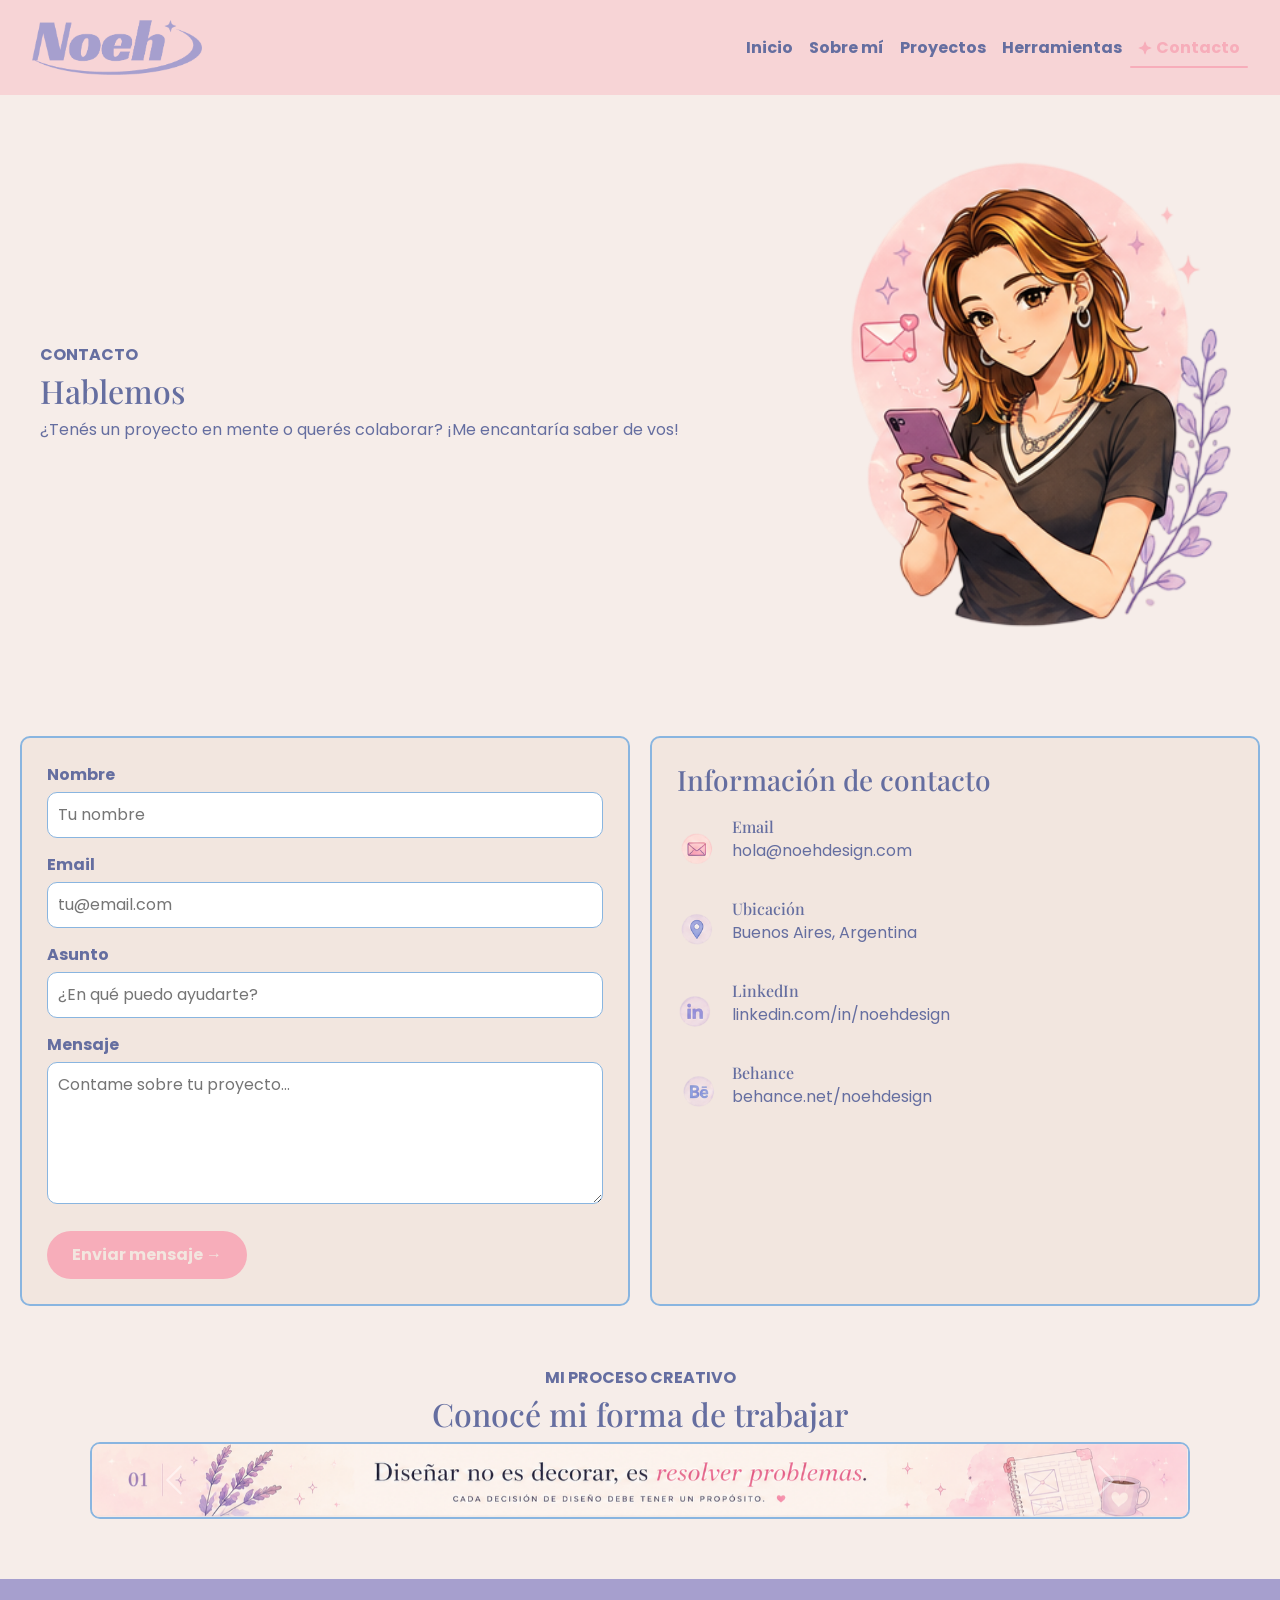
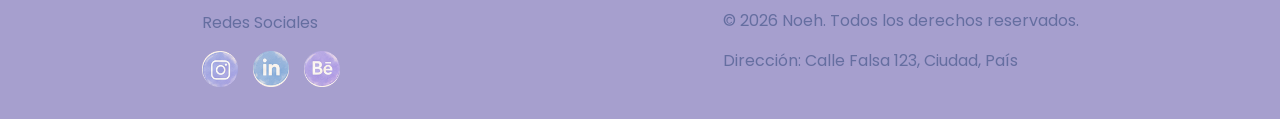
==== pages/contacto.html @ 1d7dfffd "feat: estructura inicial del portfolio con HTML y CSS" ====
<!DOCTYPE html>
<html lang="es">
<head>
  <meta charset="UTF-8" />
  <meta name="viewport" content="width=device-width, initial-scale=1.0" />
  <title>Contacto | Noeh</title>

  <link rel="preconnect" href="https://fonts.googleapis.com">
  <link rel="preconnect" href="https://fonts.gstatic.com" crossorigin>
  <link href="https://fonts.googleapis.com/css2?family=Playfair+Display:wght@700&family=Poppins:wght@400;600;700&display=swap" rel="stylesheet">

  <link href="https://cdn.jsdelivr.net/npm/bootstrap@5.3.3/dist/css/bootstrap.min.css" rel="stylesheet">

  <link rel="stylesheet" href="../styles/style.css" />
</head>
<body class="fondo-rosa">

  <nav class="navbar navbar-expand-md navbar-custom">
    <div class="container-fluid">
      <a class="navbar-brand" href="../index.html">
        <img src="../assets/images/noehlogo.png" alt="Logo Noeh" />
      </a>

      <button class="navbar-toggler" type="button" data-bs-toggle="collapse" data-bs-target="#navbarNav" aria-controls="navbarNav" aria-expanded="false" aria-label="Abrir menú">
        <span class="navbar-toggler-icon"></span>
      </button>

      <div class="collapse navbar-collapse" id="navbarNav">
        <ul class="navbar-nav ms-auto">
          <li class="nav-item"><a class="nav-link" href="../index.html">Inicio</a></li>
          <li class="nav-item"><a class="nav-link" href="sobre-mi.html">Sobre mí</a></li>
          <li class="nav-item"><a class="nav-link" href="proyectos.html">Proyectos</a></li>
          <li class="nav-item"><a class="nav-link" href="herramientas.html">Herramientas</a></li>
          <li class="nav-item"><a class="nav-link active" href="contacto.html">Contacto</a></li>
        </ul>
      </div>
    </div>
  </nav>

  <main>

    <section class="presentacion">
      <div class="presentacion-texto">
        <p class="etiqueta">CONTACTO</p>
        <h2>Hablemos</h2>
        <p>¿Tenés un proyecto en mente o querés colaborar? ¡Me encantaría saber de vos!</p>
      </div>

      <img class="presentacion-imagen" src="../assets/images/herocontacto.png" alt="Foto de Noelia Arcidiacono" />
    </section>

    <section class="contacto-contenido">

      <form class="formulario">
        <label for="nombre">Nombre</label>
        <input type="text" id="nombre" name="nombre" placeholder="Tu nombre" required />

        <label for="email">Email</label>
        <input type="email" id="email" name="email" placeholder="tu@email.com" required />

        <label for="asunto">Asunto</label>
        <input type="text" id="asunto" name="asunto" placeholder="¿En qué puedo ayudarte?" />

        <label for="mensaje">Mensaje</label>
        <textarea id="mensaje" name="mensaje" rows="5" placeholder="Contame sobre tu proyecto..." required></textarea>

        <button type="submit">Enviar mensaje →</button>
      </form>

      <div class="info-contacto">
        <h3>Información de contacto</h3>

        <div class="dato-contacto" style="margin-top: 20px;">
          <img src="../assets/images/mail.png" alt="Ícono email" />
          <div>
            <h3>Email</h3>
            <p>hola@noehdesign.com</p>
          </div>
        </div>

        <div class="dato-contacto">
          <img src="../assets/images/ubicacion.png" alt="Ícono ubicación" />
          <div>
            <h3>Ubicación</h3>
            <p>Buenos Aires, Argentina</p>
          </div>
        </div>

        <div class="dato-contacto">
          <img src="../assets/images/linkedin.png" alt="Ícono LinkedIn" />
          <div>
            <h3>LinkedIn</h3>
            <p>linkedin.com/in/noehdesign</p>
          </div>
        </div>

        <div class="dato-contacto">
          <img src="../assets/images/behance.png" alt="Ícono Behance" />
          <div>
            <h3>Behance</h3>
            <p>behance.net/noehdesign</p>
          </div>
        </div>

      </div>

    </section>

    <!--sección de galería con carousel de 8 banners y reproducción automática-->
    <section class="galeria">
      <p class="etiqueta">MI PROCESO CREATIVO</p>
      <h2>Conocé mi forma de trabajar</h2>

      <div id="carouselContacto" class="carousel slide" data-bs-ride="carousel" data-bs-interval="3000">
        <div class="carousel-indicators">
          <button type="button" data-bs-target="#carouselContacto" data-bs-slide-to="0" class="active" aria-current="true" aria-label="Slide 1"></button>
          <button type="button" data-bs-target="#carouselContacto" data-bs-slide-to="1" aria-label="Slide 2"></button>
          <button type="button" data-bs-target="#carouselContacto" data-bs-slide-to="2" aria-label="Slide 3"></button>
          <button type="button" data-bs-target="#carouselContacto" data-bs-slide-to="3" aria-label="Slide 4"></button>
          <button type="button" data-bs-target="#carouselContacto" data-bs-slide-to="4" aria-label="Slide 5"></button>
          <button type="button" data-bs-target="#carouselContacto" data-bs-slide-to="5" aria-label="Slide 6"></button>
          <button type="button" data-bs-target="#carouselContacto" data-bs-slide-to="6" aria-label="Slide 7"></button>
          <button type="button" data-bs-target="#carouselContacto" data-bs-slide-to="7" aria-label="Slide 8"></button>
        </div>

        <div class="carousel-inner">
          <div class="carousel-item active">
            <img src="../assets/images/banner1.png" alt="Banner 1" />
            <div class="carousel-caption d-none d-md-block">
              
            </div>
          </div>
          <div class="carousel-item">
            <img src="../assets/images/banner2.png" alt="Banner 2" />
            <div class="carousel-caption d-none d-md-block">
              
            </div>
          </div>
          <div class="carousel-item">
            <img src="../assets/images/banner3.png" alt="Banner 3" />
            <div class="carousel-caption d-none d-md-block">
              
            </div>
          </div>
          <div class="carousel-item">
            <img src="../assets/images/banner4.png" alt="Banner 4" />
            <div class="carousel-caption d-none d-md-block">
              
            </div>
          </div>
          <div class="carousel-item">
            <img src="../assets/images/banner5.png" alt="Banner 5" />
            <div class="carousel-caption d-none d-md-block">
             
            </div>
          </div>
          <div class="carousel-item">
            <img src="../assets/images/banner6.png" alt="Banner 6" />
            <div class="carousel-caption d-none d-md-block">
              
            </div>
          </div>
          <div class="carousel-item">
            <img src="../assets/images/banner7.png" alt="Banner 7" />
            <div class="carousel-caption d-none d-md-block">
              
            </div>
          </div>
          <div class="carousel-item">
            <img src="../assets/images/banner8.png" alt="Banner 8" />
            <div class="carousel-caption d-none d-md-block">
              
            </div>
          </div>
        </div>

        <button class="carousel-control-prev" type="button" data-bs-target="#carouselContacto" data-bs-slide="prev">
          <span class="carousel-control-prev-icon" aria-hidden="true"></span>
          <span class="visually-hidden">Anterior</span>
        </button>
        <button class="carousel-control-next" type="button" data-bs-target="#carouselContacto" data-bs-slide="next">
          <span class="carousel-control-next-icon" aria-hidden="true"></span>
          <span class="visually-hidden">Siguiente</span>
        </button>
      </div>
    </section>

  </main>

  <footer>
   <div class="footer-content">
  <p>Redes Sociales</p>
  <div class="footer-redes">
    <a href="#" target="_blank">
      <img src="../assets/images/footerinstagram.png" alt="Instagram" />
    </a>
    <a href="http://www.linkedin.com/in/noelia-arcidiacono-9204953a7" target="_blank">
      <img src="../assets/images/footerlinkedin.png" alt="LinkedIn" />
    </a>
    <a href="https://www.behance.net/noeliaarcidia1" target="_blank">
      <img src="../assets/images/footerbehance.png" alt="Behance" />
    </a>
  </div>
</div>

    <div class="footer-content">
      <p>© 2026 Noeh. Todos los derechos reservados.</p>
      <p>Dirección: Calle Falsa 123, Ciudad, País</p>
    </div>
  </footer>

  <script src="https://cdn.jsdelivr.net/npm/bootstrap@5.3.3/dist/js/bootstrap.bundle.min.js"></script>

</body>
</html>

<!--el header y el footer no cambian. lo obligatorio del header es el logo y los botones
del footer rrss copy y dirección-->
<!--el titulo en h1 solo se puede usar una vez, h2 titulo de secciones (solo para titilos)
h3 subitulos o titulos de productos o cards, h4 subtitulos de titulos de productos-->
<!--p es para texto comun y corriente sin titulo, usada para subtitulo de h1-->
---- styles/style.css ----
/* =====================================================
   RESET GLOBAL
   ===================================================== */

* {
  margin: 0;
  padding: 0;
  box-sizing: border-box;
}

/* =====================================================
   PALETA DE COLORES
   Fondo general: #f2e6df
   Títulos y logo: #a69fce
   Subtítulos y detalles: #89b5e0
   Texto y sombreados: #656ea0
   Fondo hero y detalles: #f7adba
   ===================================================== */

body {
  font-family: 'Poppins', sans-serif;
  background-color: rgb(242, 230, 223);
  color: rgb(101, 110, 160);
}

/* Clase extra para páginas con fondo rosa completo (ej: Sobre mí) */
.fondo-rosa {
  background-color: #f2e6dfae;
}

h1,
h2,
h3 {
  font-family: 'Playfair Display', serif;
}

/* =====================================================
   HEADER / NAVBAR
   Mobile-first: logo arriba, nav abajo (grid de 1 columna)
   ===================================================== */

header {
  display: grid;
  grid-template-columns: 1fr;
  grid-template-areas:
    "logo"
    "nav";
  gap: 15px;
  align-items: center;
  background-color: rgba(247, 173, 186, 0.4);
  padding: 20px;
}

header .logo {
  grid-area: logo;
}

header .logo img {
  height: 60px;
}

header nav {
  grid-area: nav;
}

header nav ul {
  display: flex;
  flex-wrap: wrap;
  align-items: center;
  gap: 20px;
  list-style: none;
}

header nav ul li a {
  color: rgb(101, 110, 160);
  text-decoration: none;
  font-weight: bold;
}

header nav ul li a:hover {
  color: rgb(166, 159, 206);
}

/* ---------- MAIN ---------- */

main {
  padding: 20px;
}

/* ---------- HERO CON IMAGEN DE FONDO (solo Index) ---------- */

.hero-imagen {
  background-image: url('../assets/images/heroceleste.png');
  background-size: cover;
  background-position: right center;
  padding: 100px 20px;
}

.hero-imagen .hero-texto {
  max-width: 500px;
  color: #656ea0;
}

.hero-imagen h2 {
  color: #656ea0;
  text-shadow: 1px 1px 6px #656ea099;
}

.hero-imagen p {
  color: #656ea0;
  text-shadow: 1px 1px 6px #656ea099;
}

.hero-texto {
  flex: 1;
}

.hero h2 {
  color: rgb(101, 110, 160);
}

.imagen-seccion {
  max-width: 300px;
  border-radius: 10px;
}

.seccion-centrada {
  text-align: center;
}

/* =====================================================
   PRESENTACIÓN (Sobre mí, Proyectos, Herramientas, Contacto)
   Mobile-first: texto arriba, imagen abajo (grid de 1 columna con áreas)
   ===================================================== */

.presentacion {
  display: grid;
  grid-template-columns: 1fr;
  grid-template-areas:
    "texto"
    "imagen";
  gap: 30px;
  padding: 40px 20px;
  margin-bottom: 30px;
}

.presentacion-texto {
  grid-area: texto;
  text-align: left;
}

.presentacion-imagen {
  grid-area: imagen;
  width: 100%;
  max-width: 100%;
  height: auto;
  border-radius: 10px;
}

.etiqueta {
  color: rgb(101, 110, 160);
  font-weight: bold;
  margin-bottom: 5px;
}

.punto {
  display: flex;
  align-items: flex-start;
  gap: 15px;
  margin-bottom: 20px;
}

.punto img {
  max-width: 35px;
}

.punto h3 {
  margin-bottom: 5px;
}

.btn-cv {
  display: inline-block;
  background-color: #f7adba;
  color: #f2e6df;
  text-decoration: none;
  font-weight: bold;
  padding: 12px 25px;
  border-radius: 30px;
  margin-top: 10px;
}

.btn-cv:hover {
  background-color: rgb(166, 159, 206);
}

/* Artículos de contenido (párrafos sueltos) */

article {
  padding: 20px;
  margin-bottom: 20px;
}

.destacado {
  color: rgb(247, 173, 186);
  font-weight: bold;
}

/* =====================================================
   GRILLA DE CARDS (Servicios, Stats, Proyectos)
   Mobile-first: 1 columna apilada
   ===================================================== */

.lista {
  display: grid;
  grid-template-columns: 1fr;
  gap: 25px;
  max-width: 1400px;
  margin: 0 auto;
  padding: 20px 0;
}
.card {
  background-color: #f2e6df;
  border: 2px solid rgb(137, 181, 224);
  padding: 30px 25px;
  text-align: center;
  border-radius: 10px;
}

.card img {
  max-width: 70px;
  display: block;
  margin: 0 auto 15px;
}

.card h3 {
  margin-bottom: 10px;
}

/* Imagen de portada dentro de las cards de Proyectos (más grande que un ícono) */

.card img.imagen-proyecto {
  width: 100%;
  height: 140px;
  object-fit: cover;
  margin-bottom: 15px;
  max-width: none;
}

/* =====================================================
   GRILLA DE CARDS CUADRADAS (Herramientas)
   Mobile-first: 1 columna apilada
   ===================================================== */

.lista-cuadrada {
  display: grid;
  grid-template-columns: 1fr;
  gap: 20px;
  max-width: 480px;
  margin: 0 auto;
  padding: 20px 0;
}

.card-cuadrada {
  background-color: #f2e6df;
  border: 2px solid rgb(137, 181, 224);
  padding: 20px;
  aspect-ratio: 1 / 1;
  display: flex;
  flex-direction: column;
  align-items: center;
  justify-content: center;
  text-align: center;
  border-radius: 10px;
}

.card-cuadrada img {
  max-width: 60px;
  margin-bottom: 10px;
}

/* ---------- CONTACTO ---------- */

.contacto-contenido {
  display: flex;
  flex-wrap: wrap;
  gap: 20px;
  padding: 20px 0;
}

.formulario,
.info-contacto {
  background-color: #f2e6df;
  border: 2px solid rgb(137, 181, 224);
  padding: 25px;
  flex: 1 1 300px;
  border-radius: 10px;
}

.formulario label {
  display: block;
  font-weight: bold;
  margin-bottom: 5px;
  margin-top: 15px;
}

.formulario label:first-child {
  margin-top: 0;
}

.formulario input,
.formulario textarea {
  width: 100%;
  padding: 10px;
  border: 1px solid rgb(137, 181, 224);
  border-radius: 10px;
  font-family: 'Poppins', sans-serif;
  color: rgb(101, 110, 160);
}

.formulario button {
  margin-top: 20px;
  background-color: rgb(247, 173, 186);
  color: #f2e6df;
  border: none;
  padding: 12px 25px;
  border-radius: 30px;
  font-weight: bold;
  cursor: pointer;
}

.formulario button:hover {
  background-color: rgb(101, 110, 160);
}

.dato-contacto {
  display: flex;
  align-items: center;
  gap: 15px;
  margin-bottom: 20px;
}

.dato-contacto img {
  max-width: 40px;
}

.dato-contacto h3 {
  font-size: 1rem;
  margin-bottom: 3px;
}

/* =====================================================
   FOOTER
   ===================================================== */

footer {
  display: flex;
  justify-content: space-around;
  align-items: center;
  gap: 20px;
  background-color: rgb(166, 159, 206);
  color: rgb(101, 110, 160);
  padding: 20px;
  flex-wrap: wrap;
}

footer a {
  color: rgb(101, 110, 160);
}

footer .footer-content {
  padding: 10px;
}

/* =====================================================
   RESPONSIVE — ESCALERA MOBILE-FIRST
   ===================================================== */

/* ---------- TABLET (a partir de 768px) ---------- */

@media (min-width: 768px) {

  /* La navbar pasa de apilada a una sola fila: logo a la izquierda, nav a la derecha */
  header {
    grid-template-columns: auto 1fr;
    grid-template-areas: "logo nav";
  }

    .hero-imagen {
    background-position: center;
  }
  header nav ul {
    justify-content: flex-end;
  }

  /* Las cards pasan de 1 a 2 columnas */
  .lista {
    grid-template-columns: repeat(2, 1fr);
  }

  .lista-cuadrada {
    grid-template-columns: repeat(2, 1fr);
  }
}

/* ---------- DESKTOP (a partir de 1024px) ---------- */

@media (min-width: 1024px) {

  /* El texto y la imagen de "Presentación" quedan lado a lado */
  .presentacion {
    grid-template-columns: 2fr 1fr;
    grid-template-areas: "texto imagen";
    align-items: center;
  }

  /* Las cards pasan a 3 columnas */
  .lista {
    grid-template-columns: repeat(3, 1fr);
  }
/* Excepción: Proyectos siempre en 4 columnas en escritorio */
  .lista.lista-4 {
    grid-template-columns: repeat(4, 1fr);
  }
  /* Las cards cuadradas de Herramientas quedan en 3x3 */
  .lista-cuadrada {
    grid-template-columns: repeat(3, 1fr);
  }
}


/* =====================================================
   BOOTSTRAP — ESTILOS PROPIOS SOBRE LOS COMPONENTES
   ===================================================== */

/* ---------- NAVBAR DE BOOTSTRAP ---------- */

.navbar-custom {
  background-color: rgba(247, 173, 186, 0.4);
  padding: 15px 20px;
}

.navbar-custom .navbar-brand img {
  height: 55px;
}

.navbar-custom .nav-link {
  color: rgb(101, 110, 160) !important;
  font-weight: bold;
  font-family: 'Poppins', sans-serif;
}

.navbar-custom .nav-link:hover,
.navbar-custom .nav-link.active {
  color: rgb(166, 159, 206) !important;
}

/* Ícono hamburguesa con el color de la paleta en vez del gris por defecto */
.navbar-custom .navbar-toggler {
  border-color: rgb(101, 110, 160);
}

.navbar-custom .navbar-toggler-icon {
  background-image: url("data:image/svg+xml,%3csvg xmlns='http://www.w3.org/2000/svg' viewBox='0 0 30 30'%3e%3cpath stroke='rgba(101,110,160,1)' stroke-linecap='round' stroke-miterlimit='10' stroke-width='2' d='M4 7h22M4 15h22M4 23h22'/%3e%3c/svg%3e");
}

/* ---------- LINK ACTIVO DEL NAVBAR (con "+" y línea rosa) ---------- */

.navbar-custom .nav-link {
  position: relative;
  padding-bottom: 8px;
}

.navbar-custom .nav-link.active {
  color: rgb(247, 173, 186) !important;
}

/* Destello (imagen) al lado del texto activo */
.navbar-custom .nav-link.active::before {
  content: "";
  display: inline-block;
  width: 14px;
  height: 14px;
  margin-right: 4px;
  background-image: url('../assets/images/destello.png');
  background-size: contain;
  background-repeat: no-repeat;
  vertical-align: middle;
}

/* La línea rosa debajo, solo en el link activo */
.navbar-custom .nav-link.active::after {
  content: "";
  position: absolute;
  left: 0;
  bottom: 0;
  width: 100%;
  height: 2px;
  background-color: rgb(247, 173, 186);
  border-radius: 2px;
}

/* ---------- CAROUSEL / GALERÍA (8 banners, autoplay) ---------- */

.galeria {
  padding: 40px 20px;
  text-align: center;
}

.galeria .carousel {
  max-width: 1100px;
  margin: 0 auto;
  border-radius: 10px;
  overflow: hidden;
  border: 2px solid rgb(137, 181, 224);
}

.galeria .carousel-item img {
  width: 100%;
  height: auto;
  aspect-ratio: 15 / 1;
  object-fit: cover;
}

.galeria .carousel-caption {
  background-color: rgba(101, 110, 160, 0);
  border-radius: 10px;
  padding: 10px;
}

/* Con 8 indicadores, se ven muy apretados por defecto: los achicamos un poco */
.galeria .carousel-indicators [data-bs-target] {
  background-color: rgba(101, 110, 160, 0);
  width: 10px;
  height: 10px;
  border-radius: 50%;
  margin: 0 4px;
}

.galeria .carousel-control-prev-icon,
.galeria .carousel-control-next-icon {
  background-color: rgba(101, 110, 160, 0);
  border-radius: 50%;
  padding: 18px;
}

/* ---------- INTERACCIÓN EN LAS CARDS (hover + selección) ---------- */

.card,
.card-cuadrada {
  transition: box-shadow 0.3s ease, border 0.3s ease;
}

.card:hover,
.card-cuadrada:hover {
  box-shadow: 0 6px 16px rgba(101, 110, 160, 0.5);
}

.card:focus,
.card-cuadrada:focus {
  outline: none;
  border: 4px solid rgb(101, 110, 160);
}

/* Asegurar el color violeta oscuro en los textos de las cards */
.card h3,
.card p {
  color: rgb(101, 110, 160);
}

/* ---------- INTERACCIÓN EN LOS LINKS DEL FOOTER ---------- */

footer a {
  text-decoration: none;
  transition: font-weight 0.2s ease;
}

footer a:hover {
  text-decoration: underline;
}

footer a:focus {
  outline: none;
  font-weight: bold;
}
/* ---------- LOGOS DE REDES SOCIALES EN EL FOOTER ---------- */

.footer-redes {
  display: flex;
  gap: 15px;
  margin-top: 10px;
}

.footer-redes img {
  width: 36px;
  height: 36px;
  transition: transform 0.3s ease;
}

.footer-redes a:hover img {
  transform: scale(1.15);
}
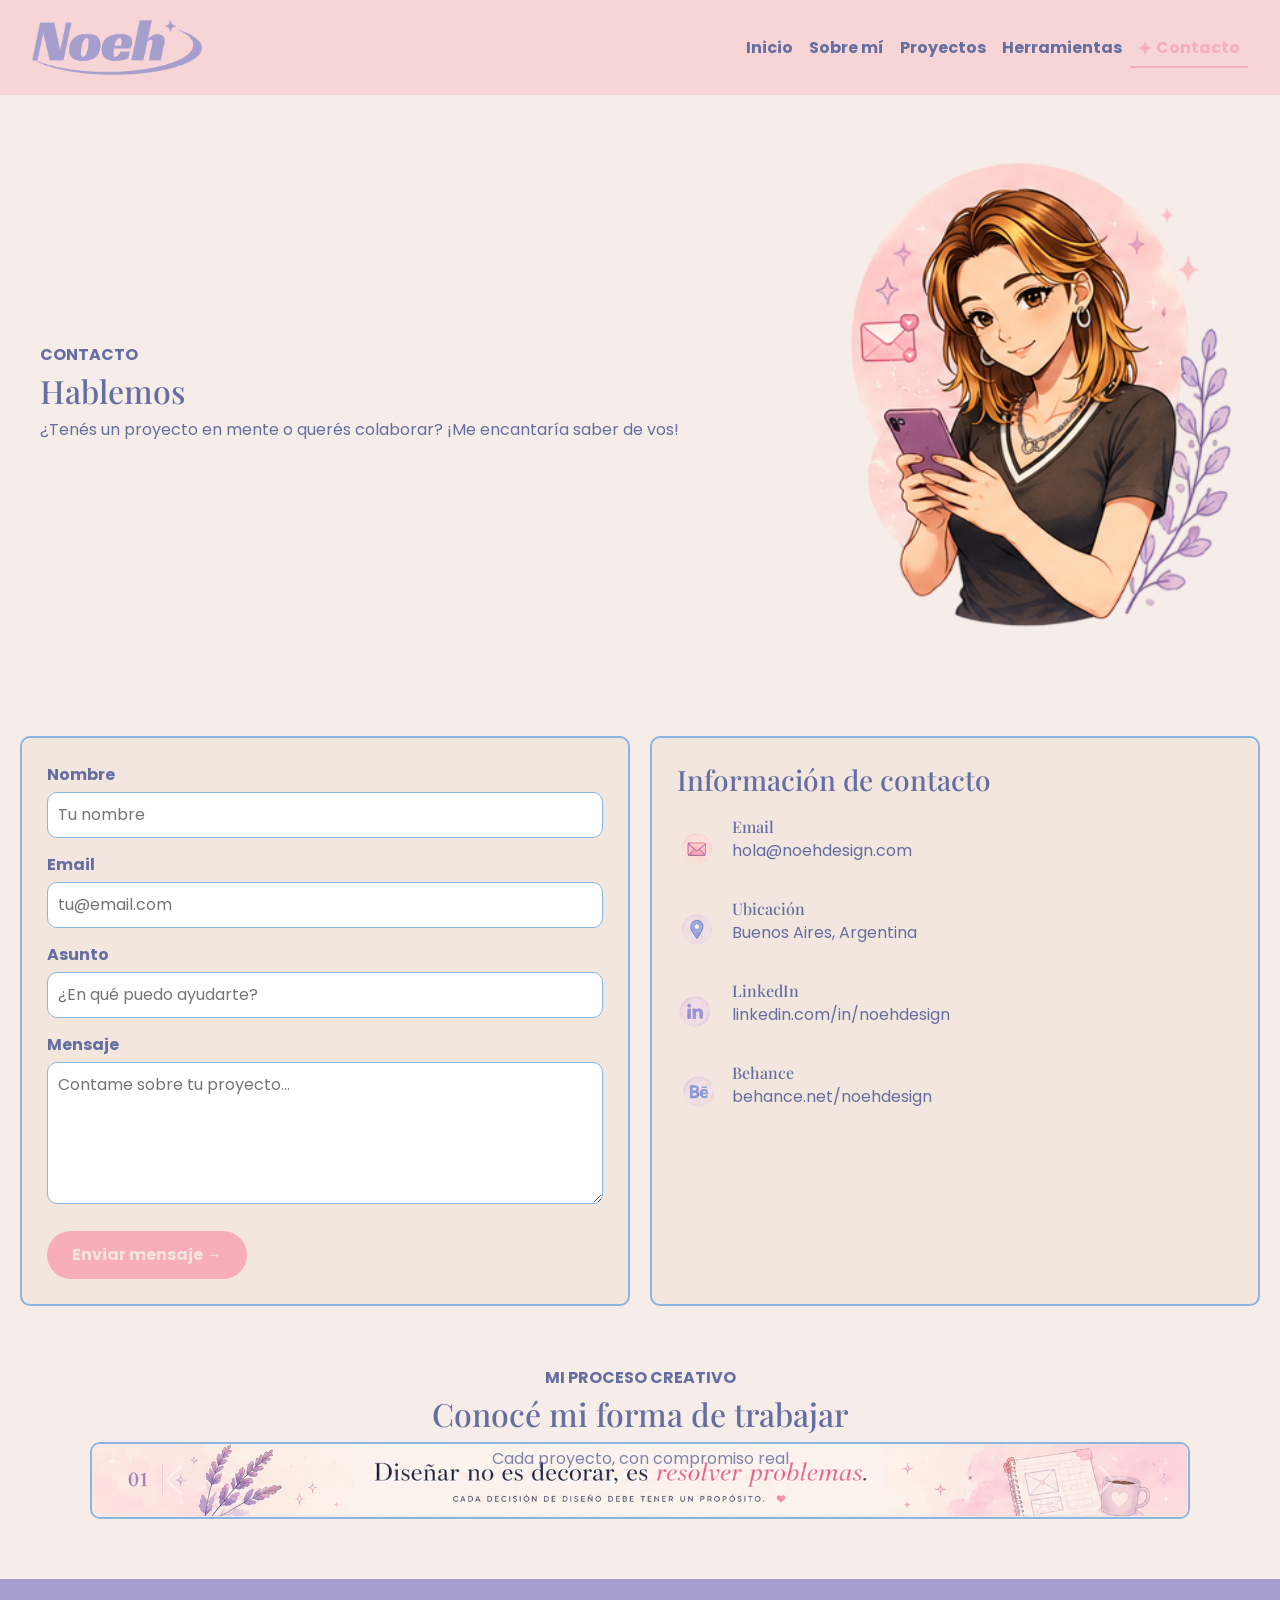
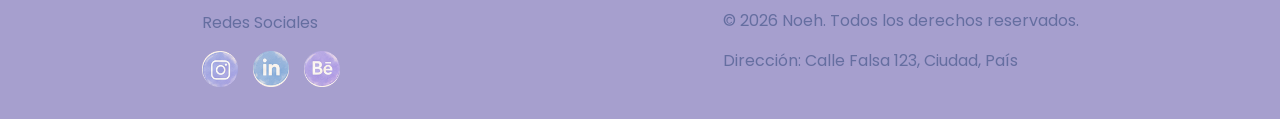
==== commit d0d3dd11: "content: agrega textos personalizados en carousels de todas las paginas" ====
--- a/pages/contacto.html
+++ b/pages/contacto.html
@@ -127,49 +127,49 @@
           <div class="carousel-item active">
             <img src="../assets/images/banner1.png" alt="Banner 1" />
             <div class="carousel-caption d-none d-md-block">
-              
+              <p>Cada proyecto, con compromiso real</p>
             </div>
           </div>
           <div class="carousel-item">
             <img src="../assets/images/banner2.png" alt="Banner 2" />
             <div class="carousel-caption d-none d-md-block">
-              
+              <p>Diseño prolijo, pensado al detalle</p>
             </div>
           </div>
           <div class="carousel-item">
             <img src="../assets/images/banner3.png" alt="Banner 3" />
             <div class="carousel-caption d-none d-md-block">
-              
+              <p>Procesos eficientes, resultados claros</p>
             </div>
           </div>
           <div class="carousel-item">
             <img src="../assets/images/banner4.png" alt="Banner 4" />
             <div class="carousel-caption d-none d-md-block">
-              
+              <p>Investigación antes que suposición</p>
             </div>
           </div>
           <div class="carousel-item">
             <img src="../assets/images/banner5.png" alt="Banner 5" />
             <div class="carousel-caption d-none d-md-block">
-             
+              <p>Cada pantalla, con un propósito</p>
             </div>
           </div>
           <div class="carousel-item">
             <img src="../assets/images/banner6.png" alt="Banner 6" />
             <div class="carousel-caption d-none d-md-block">
-              
+              <p>Escucho antes de diseñar</p>
             </div>
           </div>
           <div class="carousel-item">
             <img src="../assets/images/banner7.png" alt="Banner 7" />
             <div class="carousel-caption d-none d-md-block">
-              
+              <p>Iteración constante, mejora continua</p>
             </div>
           </div>
           <div class="carousel-item">
             <img src="../assets/images/banner8.png" alt="Banner 8" />
             <div class="carousel-caption d-none d-md-block">
-              
+              <p>Comprometida con cada entrega</p>
             </div>
           </div>
         </div>
--- a/styles/style.css
+++ b/styles/style.css
@@ -525,6 +525,7 @@
   background-color: rgba(101, 110, 160, 0);
   border-radius: 10px;
   padding: 10px;
+   color: rgba(101, 110, 160, 0.842)
 }
 
 /* Con 8 indicadores, se ven muy apretados por defecto: los achicamos un poco */
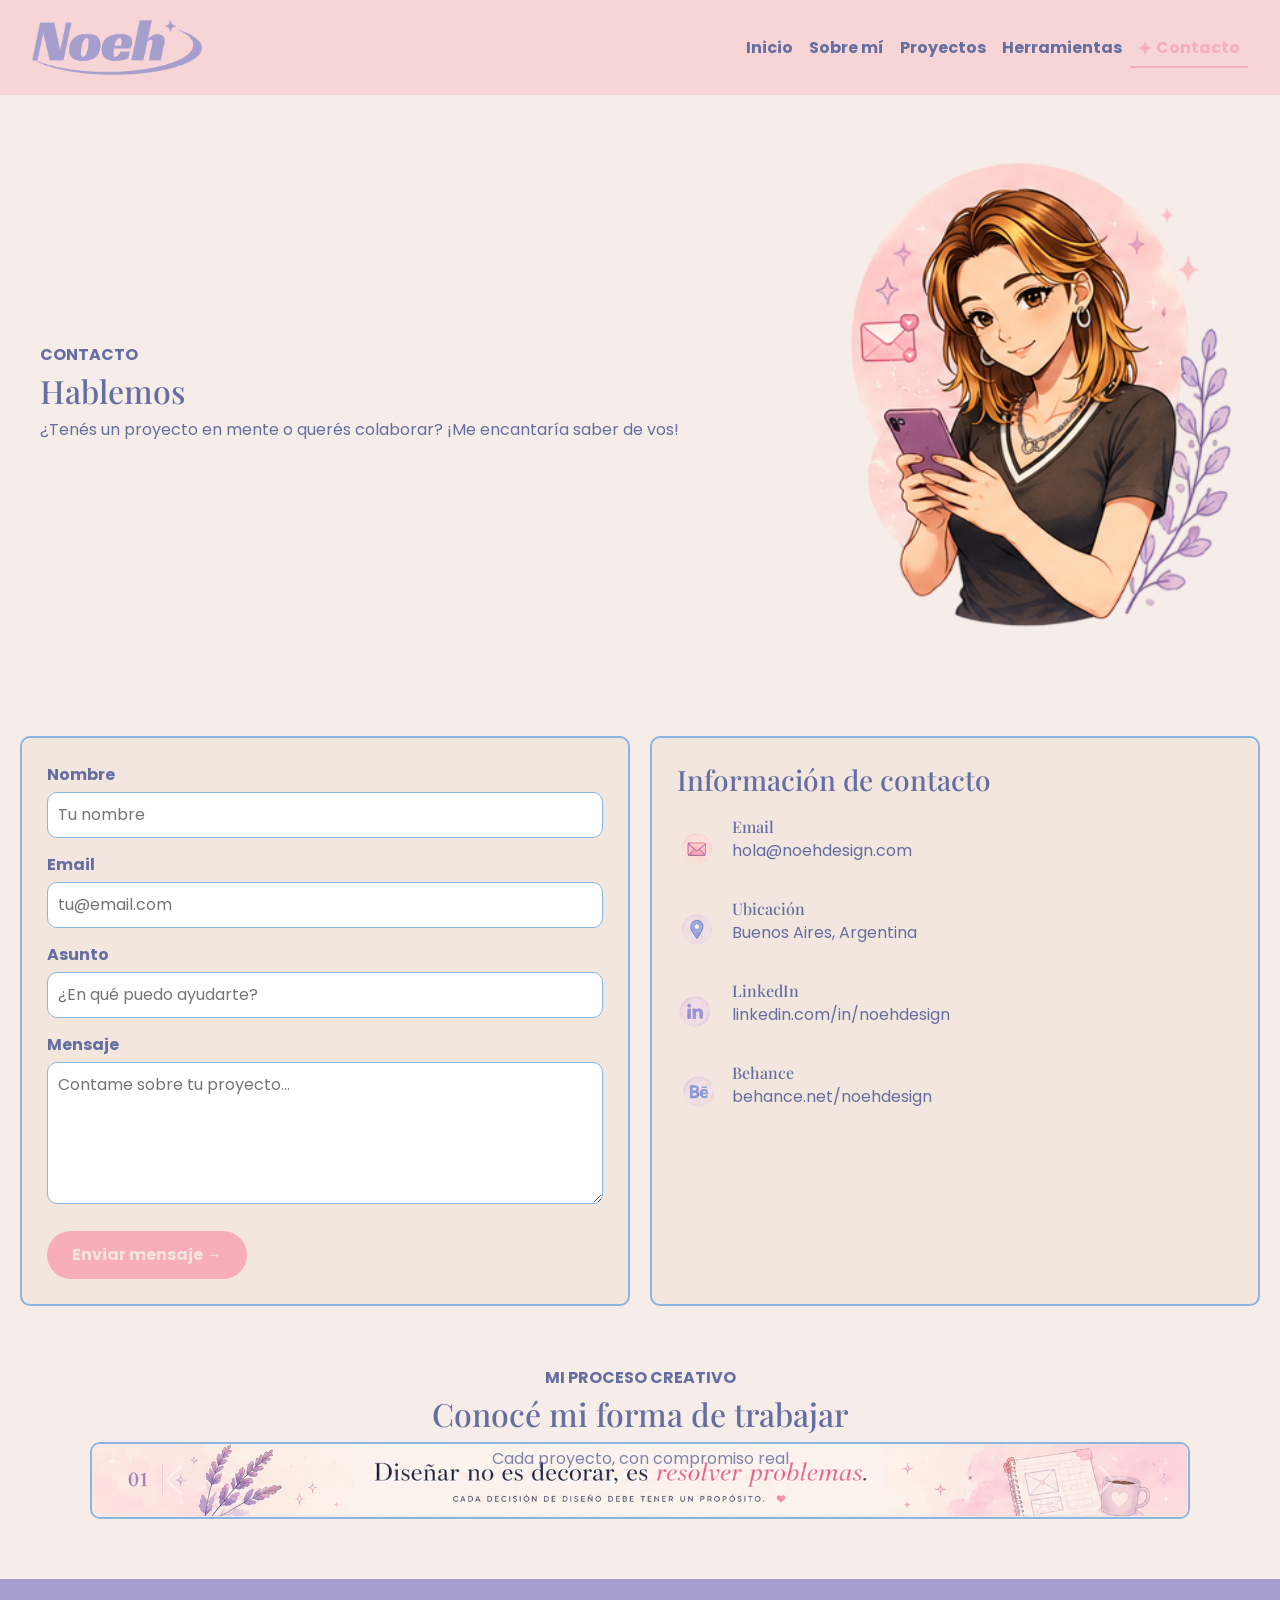
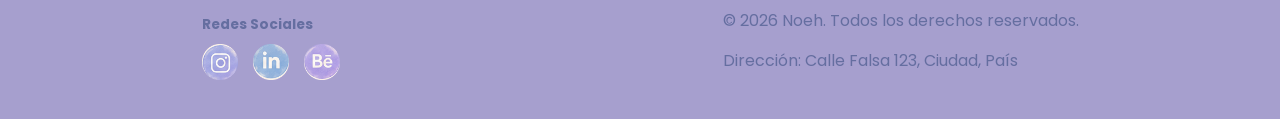
==== commit 2024d2ef: "fix: cambia titulo Redes Sociales de p a h3 y aplica estilo bold" ====
--- a/pages/contacto.html
+++ b/pages/contacto.html
@@ -125,49 +125,49 @@
 
         <div class="carousel-inner">
           <div class="carousel-item active">
-            <img src="../assets/images/banner1.png" alt="Banner 1" />
+            <img src="../assets/images/banner1.png" alt="Cada proyecto, con compromiso real" />
             <div class="carousel-caption d-none d-md-block">
               <p>Cada proyecto, con compromiso real</p>
             </div>
           </div>
           <div class="carousel-item">
-            <img src="../assets/images/banner2.png" alt="Banner 2" />
+            <img src="../assets/images/banner2.png" alt="Diseño prolijo, pensado al detalle" />
             <div class="carousel-caption d-none d-md-block">
               <p>Diseño prolijo, pensado al detalle</p>
             </div>
           </div>
           <div class="carousel-item">
-            <img src="../assets/images/banner3.png" alt="Banner 3" />
+            <img src="../assets/images/banner3.png" alt="Procesos eficientes, resultados claros" />
             <div class="carousel-caption d-none d-md-block">
               <p>Procesos eficientes, resultados claros</p>
             </div>
           </div>
           <div class="carousel-item">
-            <img src="../assets/images/banner4.png" alt="Banner 4" />
+            <img src="../assets/images/banner4.png" alt="Investigación antes que suposición" />
             <div class="carousel-caption d-none d-md-block">
               <p>Investigación antes que suposición</p>
             </div>
           </div>
           <div class="carousel-item">
-            <img src="../assets/images/banner5.png" alt="Banner 5" />
+            <img src="../assets/images/banner5.png" alt="Cada pantalla, con un propósito" />
             <div class="carousel-caption d-none d-md-block">
               <p>Cada pantalla, con un propósito</p>
             </div>
           </div>
           <div class="carousel-item">
-            <img src="../assets/images/banner6.png" alt="Banner 6" />
+            <img src="../assets/images/banner6.png" alt="Escucho antes de diseñar" />
             <div class="carousel-caption d-none d-md-block">
               <p>Escucho antes de diseñar</p>
             </div>
           </div>
           <div class="carousel-item">
-            <img src="../assets/images/banner7.png" alt="Banner 7" />
+            <img src="../assets/images/banner7.png" alt="Iteración constante, mejora continua" />
             <div class="carousel-caption d-none d-md-block">
               <p>Iteración constante, mejora continua</p>
             </div>
           </div>
           <div class="carousel-item">
-            <img src="../assets/images/banner8.png" alt="Banner 8" />
+            <img src="../assets/images/banner8.png" alt="Comprometida con cada entrega" />
             <div class="carousel-caption d-none d-md-block">
               <p>Comprometida con cada entrega</p>
             </div>
@@ -189,7 +189,7 @@
 
   <footer>
    <div class="footer-content">
-  <p>Redes Sociales</p>
+  <h3>Redes Sociales</h3>
   <div class="footer-redes">
     <a href="#" target="_blank">
       <img src="../assets/images/footerinstagram.png" alt="Instagram" />
--- a/styles/style.css
+++ b/styles/style.css
@@ -370,6 +370,13 @@
 footer .footer-content {
   padding: 10px;
 }
+
+footer .footer-content h3 {
+  font-size: 0.85rem;
+  font-weight: bold;
+  font-family: 'Poppins', sans-serif;
+}
+
 
 /* =====================================================
    RESPONSIVE — ESCALERA MOBILE-FIRST
@@ -568,21 +575,7 @@
   color: rgb(101, 110, 160);
 }
 
-/* ---------- INTERACCIÓN EN LOS LINKS DEL FOOTER ---------- */
-
-footer a {
-  text-decoration: none;
-  transition: font-weight 0.2s ease;
-}
-
-footer a:hover {
-  text-decoration: underline;
-}
-
-footer a:focus {
-  outline: none;
-  font-weight: bold;
-}
+
 /* ---------- LOGOS DE REDES SOCIALES EN EL FOOTER ---------- */
 
 .footer-redes {
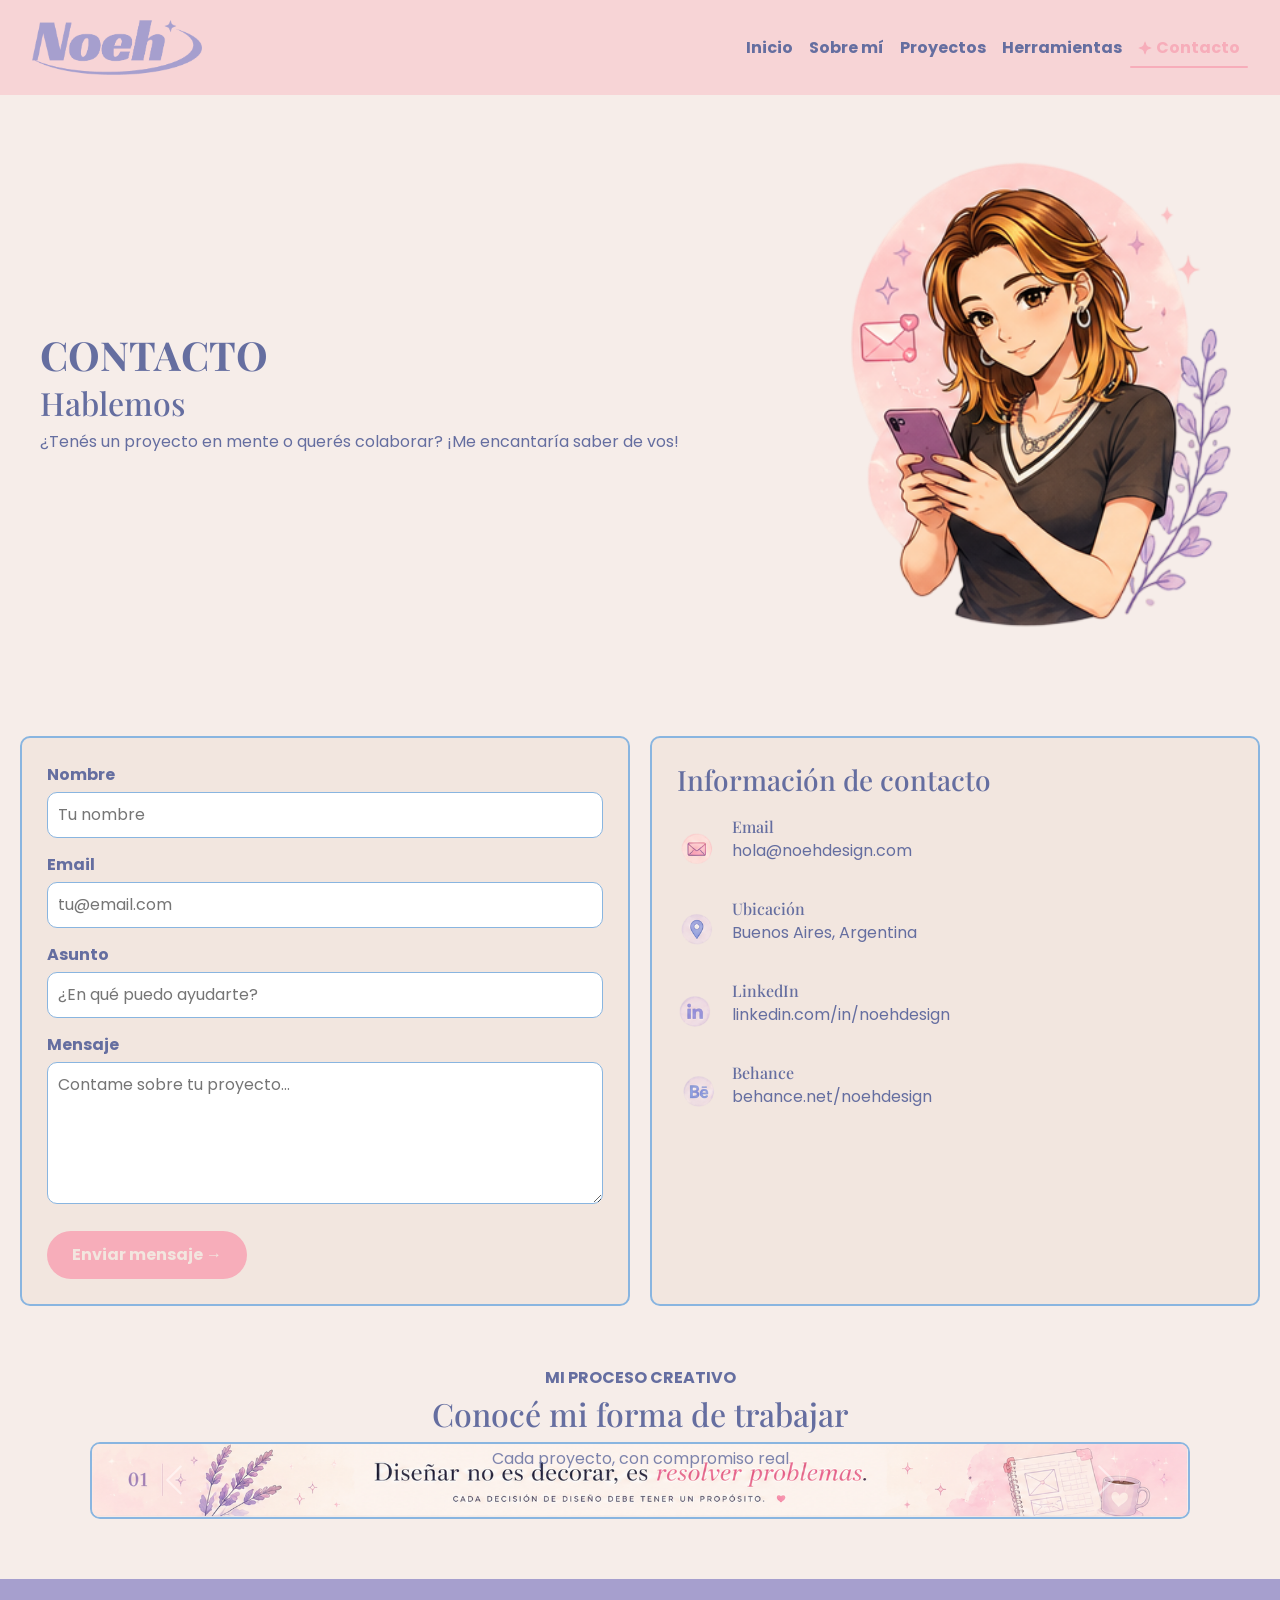
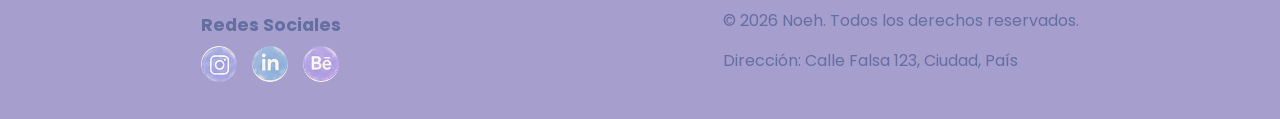
==== commit 770565d2: "chore: backupstyle y gitnore" ====
--- a/pages/contacto.html
+++ b/pages/contacto.html
@@ -41,7 +41,7 @@
 
     <section class="presentacion">
       <div class="presentacion-texto">
-        <p class="etiqueta">CONTACTO</p>
+        <h1 class="etiqueta">CONTACTO</h1>
         <h2>Hablemos</h2>
         <p>¿Tenés un proyecto en mente o querés colaborar? ¡Me encantaría saber de vos!</p>
       </div>
@@ -214,8 +214,3 @@
 </body>
 </html>
 
-<!--el header y el footer no cambian. lo obligatorio del header es el logo y los botones
-del footer rrss copy y dirección-->
-<!--el titulo en h1 solo se puede usar una vez, h2 titulo de secciones (solo para titilos)
-h3 subitulos o titulos de productos o cards, h4 subtitulos de titulos de productos-->
-<!--p es para texto comun y corriente sin titulo, usada para subtitulo de h1-->
--- a/styles/style.css
+++ b/styles/style.css
@@ -372,7 +372,7 @@
 }
 
 footer .footer-content h3 {
-  font-size: 0.85rem;
+  font-size: 1.10rem;
   font-weight: bold;
   font-family: 'Poppins', sans-serif;
 }
@@ -587,9 +587,11 @@
 .footer-redes img {
   width: 36px;
   height: 36px;
-  transition: transform 0.3s ease;
+  border-radius: 50%;
+  transition: transform 0.3s ease, box-shadow 0.3s ease;
 }
 
 .footer-redes a:hover img {
   transform: scale(1.15);
-}+  box-shadow: 0 6px 16px rgba(101, 110, 160, 0.5);
+}
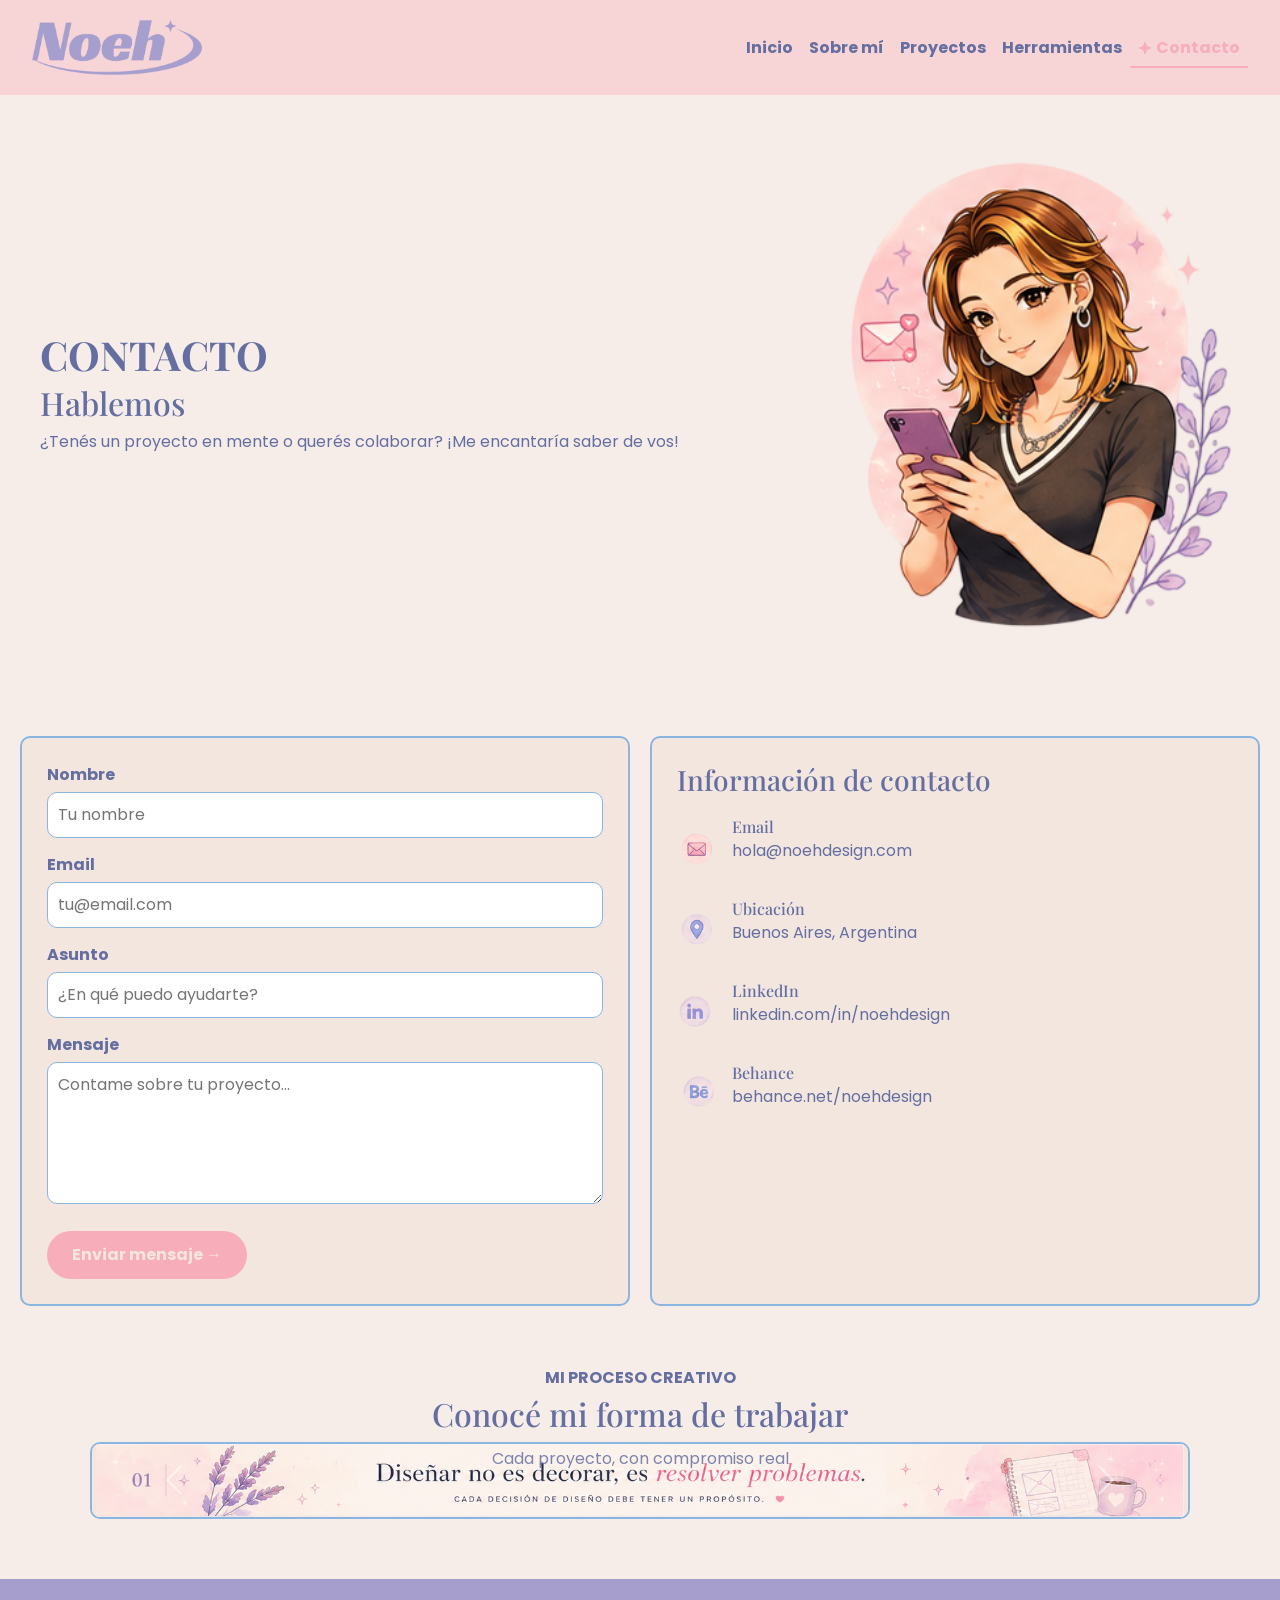
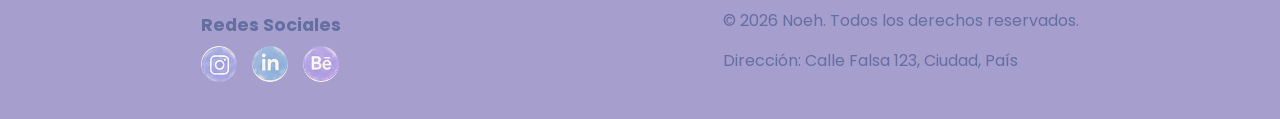
==== commit 933e56c6: "feat: agrega animaciones con SCSS avanzado (mixins con parametros, extend) y libreria AOS" ====
--- a/pages/contacto.html
+++ b/pages/contacto.html
@@ -11,7 +11,8 @@
 
   <link href="https://cdn.jsdelivr.net/npm/bootstrap@5.3.3/dist/css/bootstrap.min.css" rel="stylesheet">
 
-  <link rel="stylesheet" href="../styles/style.css" />
+  <link href="https://unpkg.com/aos@2.3.1/dist/aos.css" rel="stylesheet">
+  <link rel="stylesheet" href="../css/style.css" />
 </head>
 <body class="fondo-rosa">
 
@@ -41,7 +42,7 @@
 
     <section class="presentacion">
       <div class="presentacion-texto">
-        <h1 class="etiqueta">CONTACTO</h1>
+        <h1 class="etiqueta" data-aos="fade-up" data-aos-duration="1000">CONTACTO</h1>
         <h2>Hablemos</h2>
         <p>¿Tenés un proyecto en mente o querés colaborar? ¡Me encantaría saber de vos!</p>
       </div>
@@ -211,6 +212,10 @@
 
   <script src="https://cdn.jsdelivr.net/npm/bootstrap@5.3.3/dist/js/bootstrap.bundle.min.js"></script>
 
+  <script src="https://unpkg.com/aos@2.3.1/dist/aos.js"></script>
+<script>
+  AOS.init();
+</script>
 </body>
 </html>
 
--- a/css/style.css
+++ b/css/style.css
@@ -0,0 +1,519 @@
+@keyframes pulso {
+  0% {
+    box-shadow: 0 0 0 0 rgba(101, 110, 160, 0.5);
+  }
+  70% {
+    box-shadow: 0 0 0 14px rgba(101, 110, 160, 0);
+  }
+  100% {
+    box-shadow: 0 0 0 0 rgba(101, 110, 160, 0);
+  }
+}
+.card h3,
+.card p {
+  color: #656ea0;
+}
+
+h1,
+h2,
+h3 {
+  font-family: "Playfair Display", serif;
+}
+
+body {
+  font-family: "Poppins", sans-serif;
+}
+
+* {
+  margin: 0;
+  padding: 0;
+  box-sizing: border-box;
+}
+
+body {
+  background-color: #f2e6df;
+  color: #656ea0;
+}
+
+.fondo-rosa {
+  background-color: rgba(242, 230, 223, 0.6823529412);
+}
+
+main {
+  padding: 20px;
+}
+
+article {
+  padding: 20px;
+  margin-bottom: 20px;
+}
+
+.etiqueta {
+  color: #656ea0;
+  font-weight: bold;
+  margin-bottom: 5px;
+}
+
+.seccion-centrada {
+  text-align: center;
+}
+
+.destacado {
+  color: #f7adba;
+  font-weight: bold;
+}
+
+.navbar-custom {
+  background-color: rgba(247, 173, 186, 0.4);
+  padding: 15px 20px;
+}
+.navbar-custom .navbar-brand img {
+  height: 55px;
+}
+.navbar-custom .navbar-toggler {
+  border-color: #656ea0;
+}
+.navbar-custom .navbar-toggler-icon {
+  background-image: url("data:image/svg+xml,%3csvg xmlns='http://www.w3.org/2000/svg' viewBox='0 0 30 30'%3e%3cpath stroke='rgba(101,110,160,1)' stroke-linecap='round' stroke-miterlimit='10' stroke-width='2' d='M4 7h22M4 15h22M4 23h22'/%3e%3c/svg%3e");
+}
+
+.navbar-custom .nav-link {
+  position: relative;
+  padding-bottom: 8px;
+  color: #656ea0 !important;
+  font-weight: bold;
+  font-family: "Poppins", sans-serif;
+  display: inline-block;
+  transition: color 0.3s ease, transform 0.3s ease;
+}
+.navbar-custom .nav-link:hover {
+  color: #a69fce !important;
+  transform: scale(1.1);
+}
+.navbar-custom .nav-link.active {
+  color: #f7adba !important;
+}
+.navbar-custom .nav-link.active::before {
+  content: "";
+  display: inline-block;
+  width: 14px;
+  height: 14px;
+  margin-right: 4px;
+  background-image: url("../../assets/images/destello.png");
+  background-size: contain;
+  background-repeat: no-repeat;
+  vertical-align: middle;
+}
+.navbar-custom .nav-link.active::after {
+  content: "";
+  position: absolute;
+  left: 0;
+  bottom: 0;
+  width: 100%;
+  height: 2px;
+  background-color: #f7adba;
+  border-radius: 2px;
+}
+
+&:hover {
+  color: #a69fce !important;
+}
+
+&.active {
+  color: #f7adba !important;
+}
+&.active::before {
+  content: "";
+  display: inline-block;
+  width: 14px;
+  height: 14px;
+  margin-right: 4px;
+  background-image: url("../assets/images/destello.png");
+  background-size: contain;
+  background-repeat: no-repeat;
+  vertical-align: middle;
+}
+&.active::after {
+  content: "";
+  position: absolute;
+  left: 0;
+  bottom: 0;
+  width: 100%;
+  height: 2px;
+  background-color: #f7adba;
+  border-radius: 2px;
+}
+
+footer {
+  display: flex;
+  justify-content: space-around;
+  align-items: center;
+  gap: 20px;
+  background-color: #a69fce;
+  color: #656ea0;
+  padding: 20px;
+  flex-wrap: wrap;
+}
+footer a {
+  color: #656ea0;
+}
+footer .footer-content {
+  padding: 10px;
+}
+footer .footer-content h3 {
+  font-size: 1.1rem;
+  font-weight: bold;
+  font-family: "Poppins", sans-serif;
+}
+
+.footer-redes {
+  display: flex;
+  gap: 15px;
+  margin-top: 10px;
+}
+.footer-redes img {
+  width: 36px;
+  height: 36px;
+  border-radius: 50%;
+  transition: transform 0.3s ease, box-shadow 0.3s ease;
+}
+.footer-redes a:hover img {
+  transform: scale(1.15);
+  box-shadow: 0 6px 16px rgba(101, 110, 160, 0.5);
+}
+
+.btn-cv {
+  display: inline-block;
+  background-color: #f7adba;
+  color: #f2e6df;
+  text-decoration: none;
+  font-weight: bold;
+  padding: 12px 25px;
+  border-radius: 30px;
+  margin-top: 10px;
+  animation: pulso 1.8s ease-in-out infinite;
+}
+.btn-cv:hover {
+  background-color: #a69fce;
+}
+
+.formulario button {
+  margin-top: 20px;
+  background-color: #f7adba;
+  color: #f2e6df;
+  border: none;
+  padding: 12px 25px;
+  border-radius: 30px;
+  font-weight: bold;
+  cursor: pointer;
+  animation: pulso 2s ease-in-out infinite;
+}
+.formulario button:hover {
+  background-color: #656ea0;
+}
+
+.lista {
+  display: grid;
+  grid-template-columns: 1fr;
+}
+@media (min-width: 768px) {
+  .lista {
+    grid-template-columns: repeat(2, 1fr);
+  }
+}
+@media (min-width: 1024px) {
+  .lista {
+    grid-template-columns: repeat(3, 1fr);
+  }
+}
+.lista {
+  gap: 25px;
+  max-width: 1400px;
+  margin: 0 auto;
+  padding: 20px 0;
+}
+@media (min-width: 1024px) {
+  .lista.lista-4 {
+    grid-template-columns: repeat(4, 1fr);
+  }
+}
+
+.card {
+  background-color: #f2e6df;
+  border: 2px solid #89b5e0;
+  border-radius: 10px;
+  text-align: center;
+  transition: box-shadow 0.3s ease, border 0.3s ease, transform 0.3s ease;
+}
+.card:hover {
+  box-shadow: 0 6px 16px rgba(101, 110, 160, 0.5);
+  transform: scale(1.04);
+}
+.card:focus {
+  outline: none;
+  border: 4px solid #656ea0;
+}
+.card {
+  padding: 30px 25px;
+}
+.card img {
+  max-width: 70px;
+  display: block;
+  margin: 0 auto 15px;
+}
+.card img.imagen-proyecto {
+  width: 100%;
+  height: 140px;
+  object-fit: cover;
+  margin-bottom: 15px;
+  max-width: none;
+}
+.card h3,
+.card p {
+  color: #656ea0;
+}
+.card h3 {
+  margin-bottom: 10px;
+}
+
+.lista-cuadrada {
+  display: grid;
+  grid-template-columns: repeat(2, 1fr);
+  gap: 20px;
+  max-width: 480px;
+  margin: 0 auto;
+  padding: 20px 0;
+}
+@media (min-width: 1024px) {
+  .lista-cuadrada {
+    grid-template-columns: repeat(3, 1fr);
+  }
+}
+
+.card-cuadrada {
+  background-color: #f2e6df;
+  border: 2px solid #89b5e0;
+  border-radius: 10px;
+  text-align: center;
+  transition: box-shadow 0.3s ease, border 0.3s ease, transform 0.3s ease;
+}
+.card-cuadrada:hover {
+  box-shadow: 0 6px 16px rgba(101, 110, 160, 0.5);
+  transform: scale(1.08);
+}
+.card-cuadrada:focus {
+  outline: none;
+  border: 4px solid #656ea0;
+}
+.card-cuadrada {
+  padding: 20px;
+  aspect-ratio: 1/1;
+  display: flex;
+  flex-direction: column;
+  align-items: center;
+  justify-content: center;
+}
+.card-cuadrada img {
+  max-width: 60px;
+  margin-bottom: 10px;
+}
+
+.hero-imagen {
+  background-image: url("../assets/images/heroceleste.png");
+  background-size: cover;
+  background-position: center;
+  background-repeat: no-repeat;
+  aspect-ratio: 1920/500;
+  display: flex;
+  align-items: center;
+  padding: 20px;
+}
+@media (min-width: 768px) {
+  .hero-imagen {
+    padding: 40px;
+  }
+}
+@media (min-width: 1024px) {
+  .hero-imagen {
+    padding: 100px 20px;
+  }
+}
+.hero-imagen .hero-texto {
+  max-width: 260px;
+}
+@media (min-width: 768px) {
+  .hero-imagen .hero-texto {
+    max-width: 400px;
+  }
+}
+@media (min-width: 1024px) {
+  .hero-imagen .hero-texto {
+    max-width: 500px;
+  }
+}
+.hero-imagen h1 {
+  font-size: 1.1rem;
+  line-height: 1.2;
+}
+@media (min-width: 768px) {
+  .hero-imagen h1 {
+    font-size: 1.8rem;
+  }
+}
+@media (min-width: 1024px) {
+  .hero-imagen h1 {
+    font-size: 2.5rem;
+  }
+}
+.hero-imagen p {
+  font-size: 0.75rem;
+}
+@media (min-width: 768px) {
+  .hero-imagen p {
+    font-size: 0.9rem;
+  }
+}
+@media (min-width: 1024px) {
+  .hero-imagen p {
+    font-size: 1rem;
+  }
+}
+.hero-imagen h1,
+.hero-imagen p {
+  color: #656ea0;
+  text-shadow: 1px 1px 6px rgba(101, 110, 160, 0.6);
+}
+
+.imagen-seccion {
+  max-width: 300px;
+  border-radius: 10px;
+}
+
+.presentacion {
+  display: grid;
+  grid-template-columns: 1fr;
+  grid-template-areas: "texto" "imagen";
+  gap: 30px;
+  padding: 40px 20px;
+  margin-bottom: 30px;
+}
+@media (min-width: 1024px) {
+  .presentacion {
+    grid-template-columns: 2fr 1fr;
+    grid-template-areas: "texto imagen";
+    align-items: center;
+  }
+}
+.presentacion-texto {
+  grid-area: texto;
+  text-align: left;
+}
+.presentacion-imagen {
+  grid-area: imagen;
+  width: 100%;
+  max-width: 100%;
+  height: auto;
+  border-radius: 10px;
+}
+
+.punto {
+  display: flex;
+  align-items: flex-start;
+  gap: 15px;
+  margin-bottom: 20px;
+}
+.punto img {
+  max-width: 35px;
+}
+.punto h3 {
+  margin-bottom: 5px;
+}
+
+.contacto-contenido {
+  display: flex;
+  flex-wrap: wrap;
+  gap: 20px;
+  padding: 20px 0;
+}
+
+.formulario,
+.info-contacto {
+  background-color: #f2e6df;
+  border: 2px solid #89b5e0;
+  border-radius: 10px;
+  padding: 25px;
+  flex: 1 1 300px;
+}
+
+.formulario label {
+  display: block;
+  font-weight: bold;
+  margin-bottom: 5px;
+  margin-top: 15px;
+}
+.formulario label:first-child {
+  margin-top: 0;
+}
+.formulario input,
+.formulario textarea {
+  width: 100%;
+  padding: 10px;
+  border: 1px solid #89b5e0;
+  border-radius: 10px;
+  font-family: "Poppins", sans-serif;
+  color: #656ea0;
+}
+
+.dato-contacto {
+  display: flex;
+  align-items: center;
+  gap: 15px;
+  margin-bottom: 20px;
+}
+.dato-contacto img {
+  max-width: 40px;
+}
+.dato-contacto h3 {
+  font-size: 1rem;
+  margin-bottom: 3px;
+}
+
+.galeria {
+  padding: 40px 20px;
+  text-align: center;
+}
+.galeria .carousel {
+  max-width: 1100px;
+  margin: 0 auto;
+  border-radius: 10px;
+  overflow: hidden;
+  border: 2px solid #89b5e0;
+}
+.galeria .carousel-item img {
+  width: 100%;
+  height: auto;
+  aspect-ratio: 15/1;
+  object-fit: contain;
+  background-color: #f2e6df;
+}
+.galeria .carousel-caption {
+  background-color: rgba(101, 110, 160, 0);
+  border-radius: 10px;
+  padding: 10px;
+  color: rgba(101, 110, 160, 0.842);
+}
+.galeria .carousel-indicators [data-bs-target] {
+  background-color: rgba(101, 110, 160, 0);
+  width: 10px;
+  height: 10px;
+  border-radius: 50%;
+  margin: 0 4px;
+}
+.galeria .carousel-control-prev-icon,
+.galeria .carousel-control-next-icon {
+  background-color: rgba(101, 110, 160, 0);
+  border-radius: 50%;
+  padding: 18px;
+}
+
+/*# sourceMappingURL=style.css.map */
